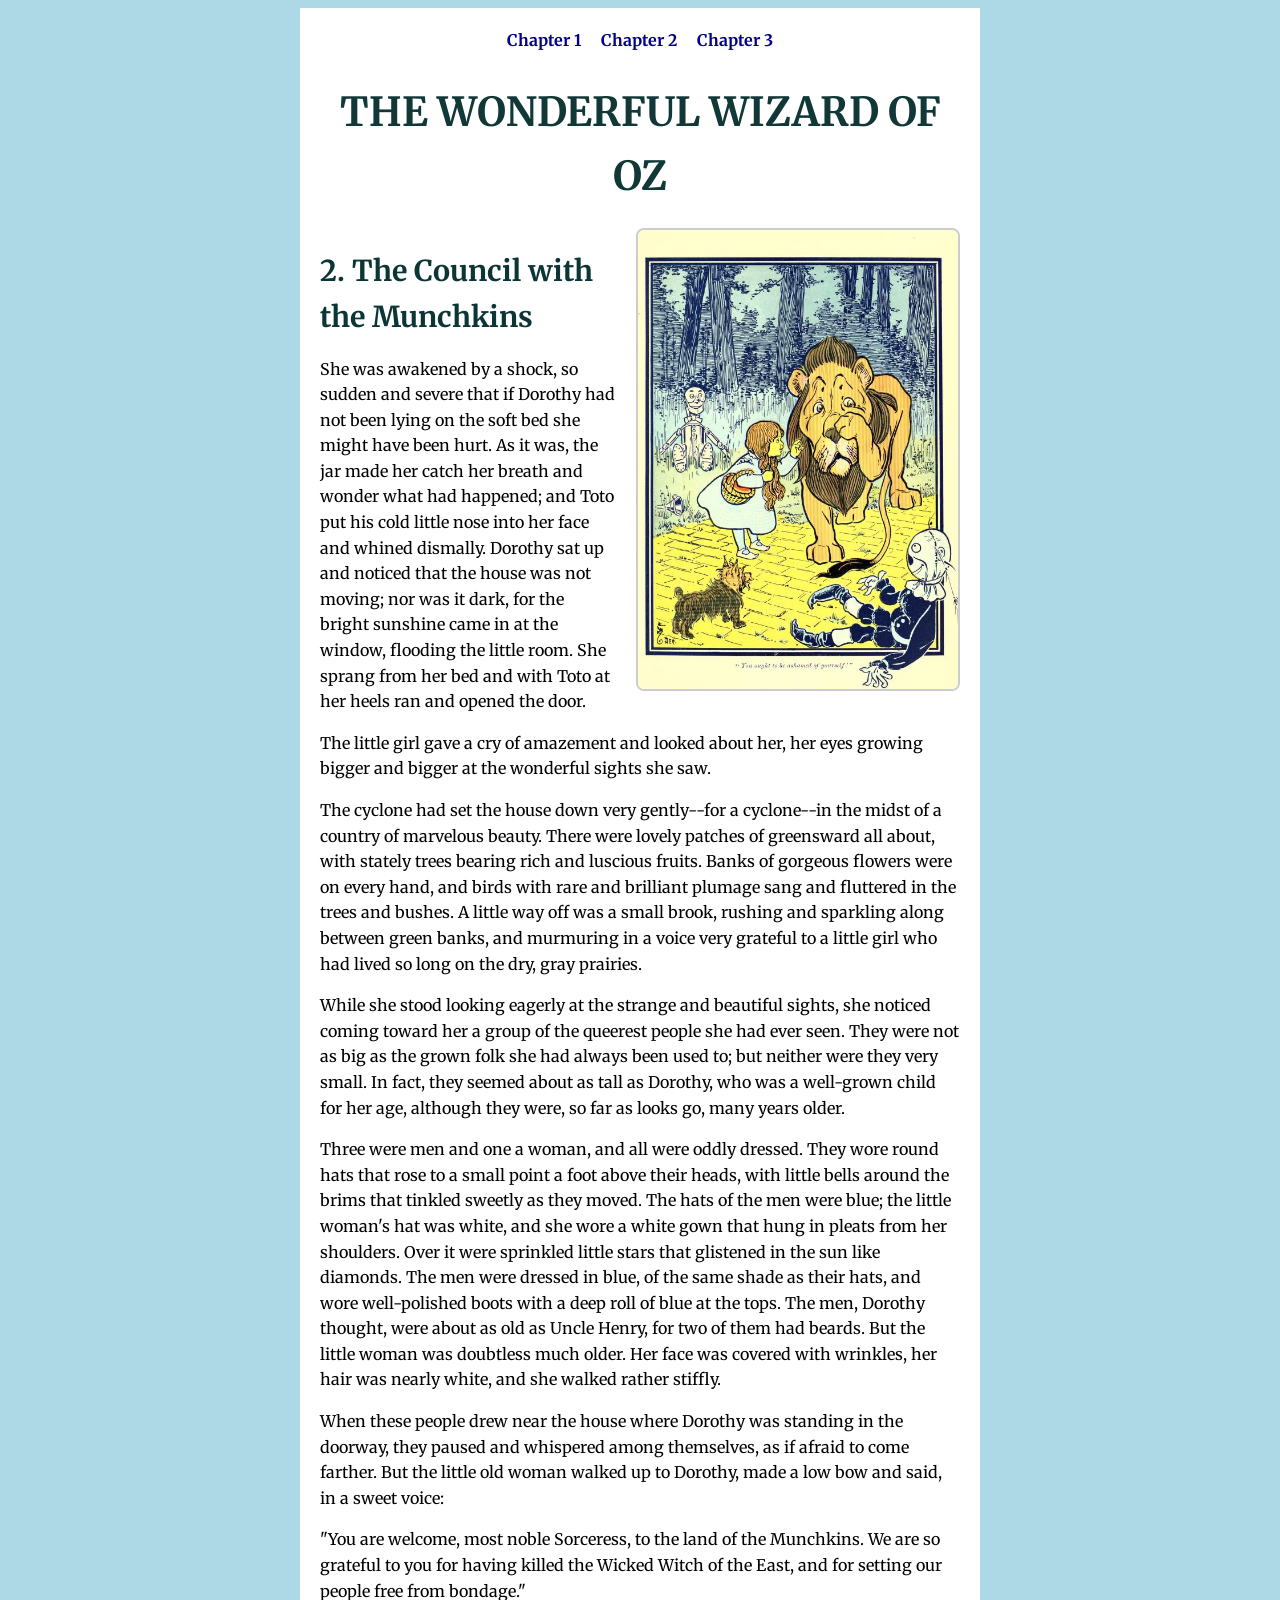
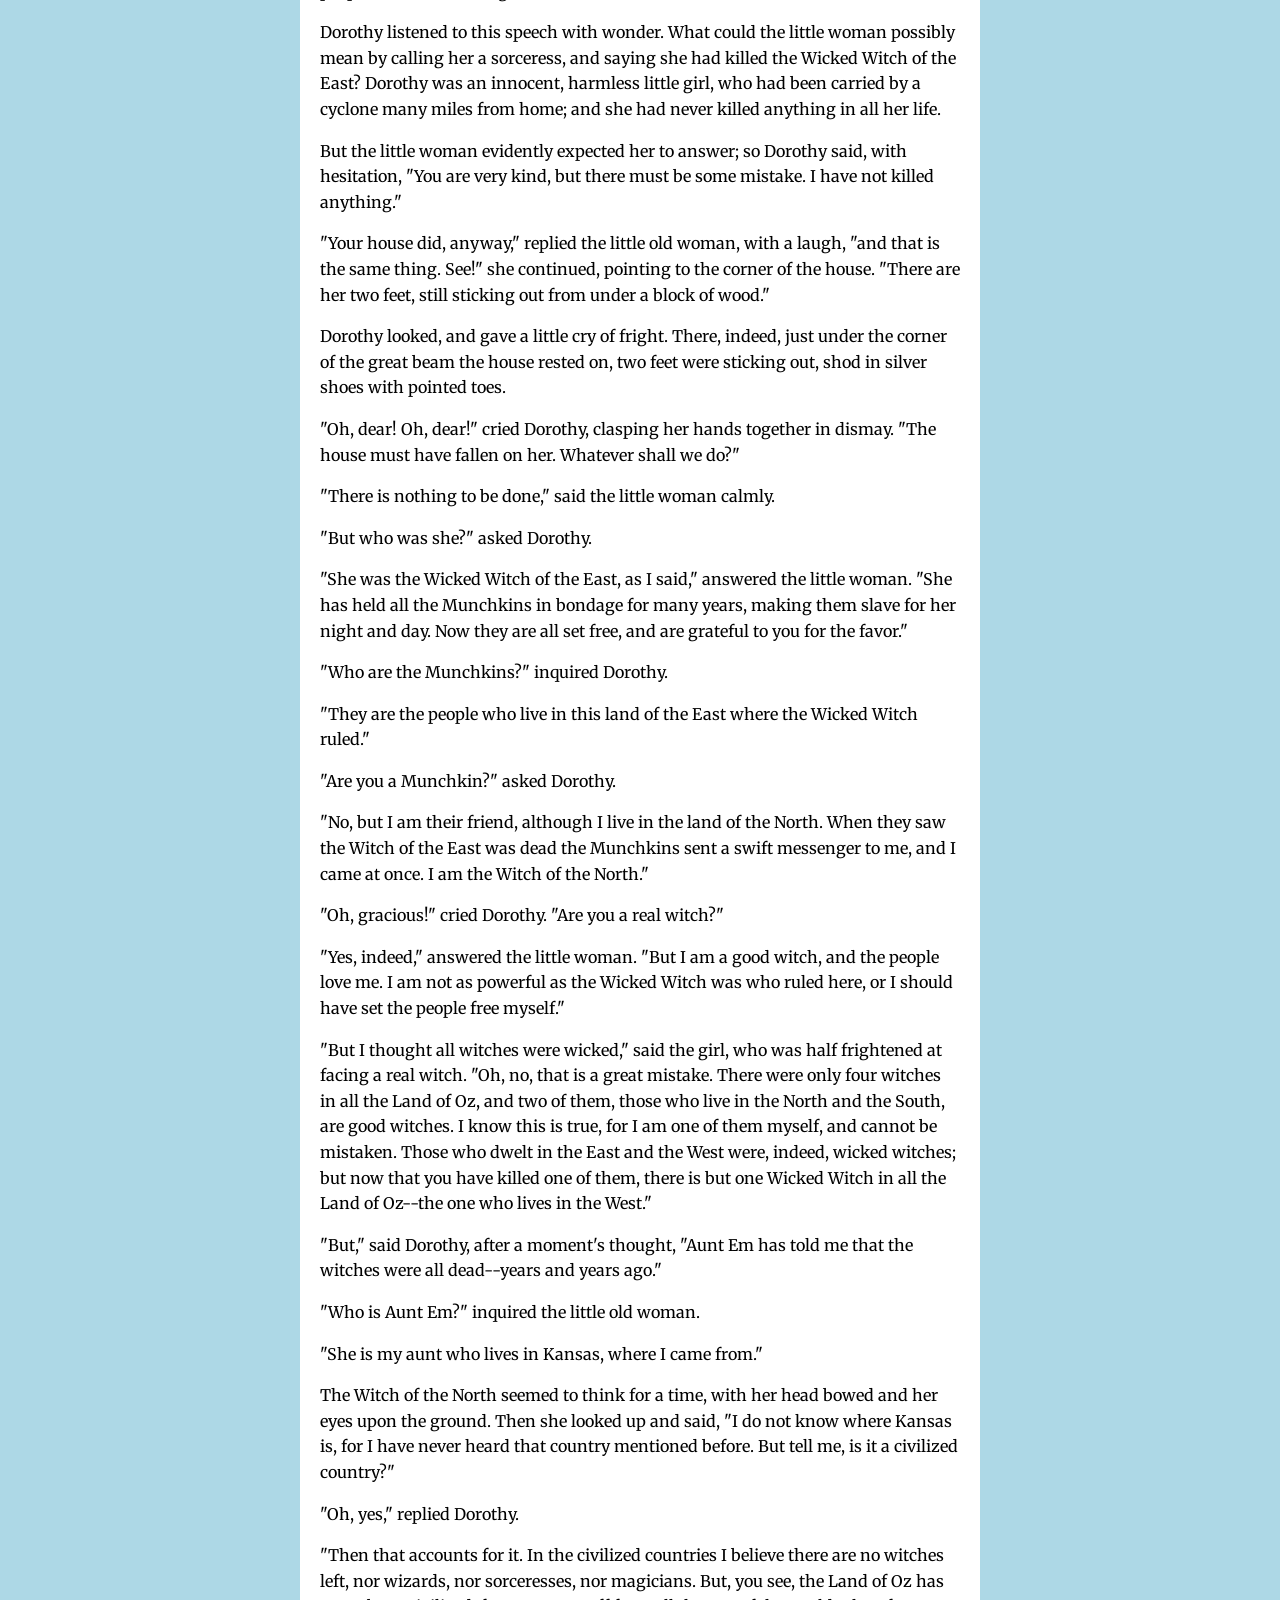
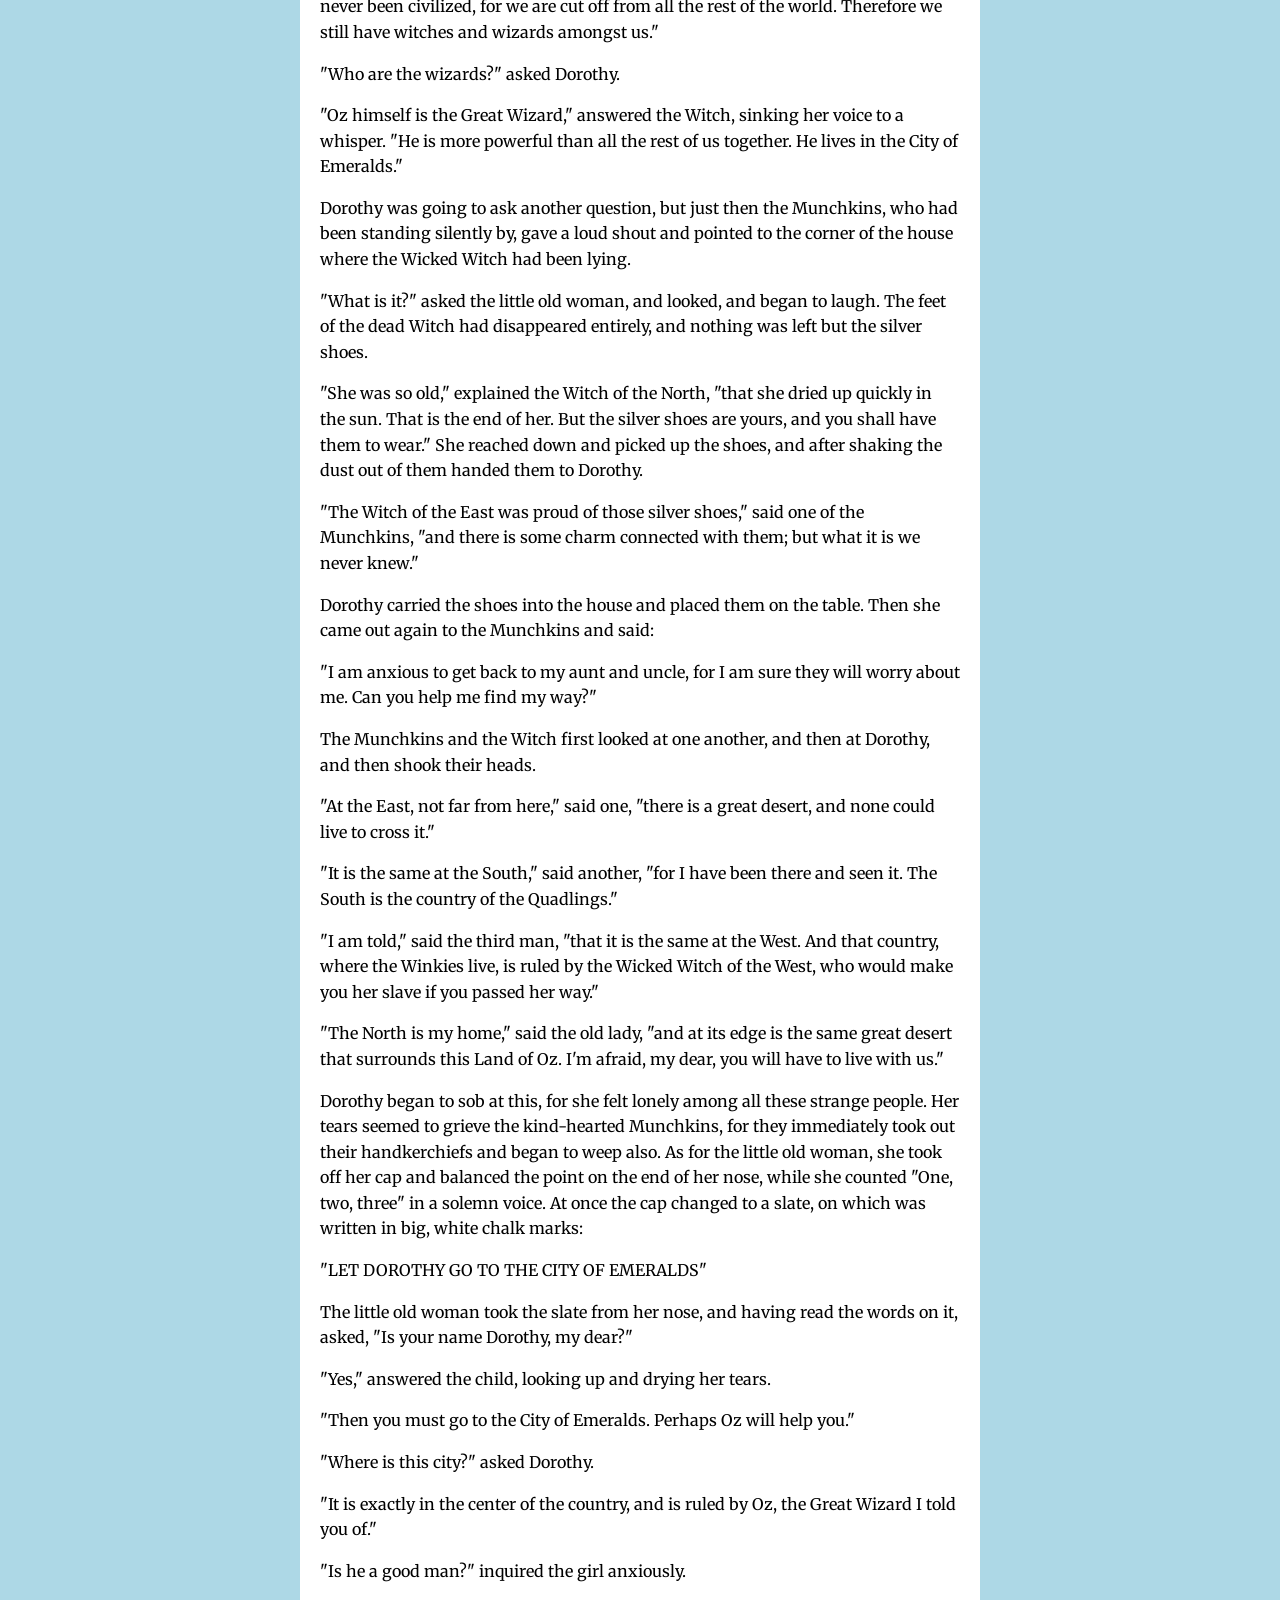
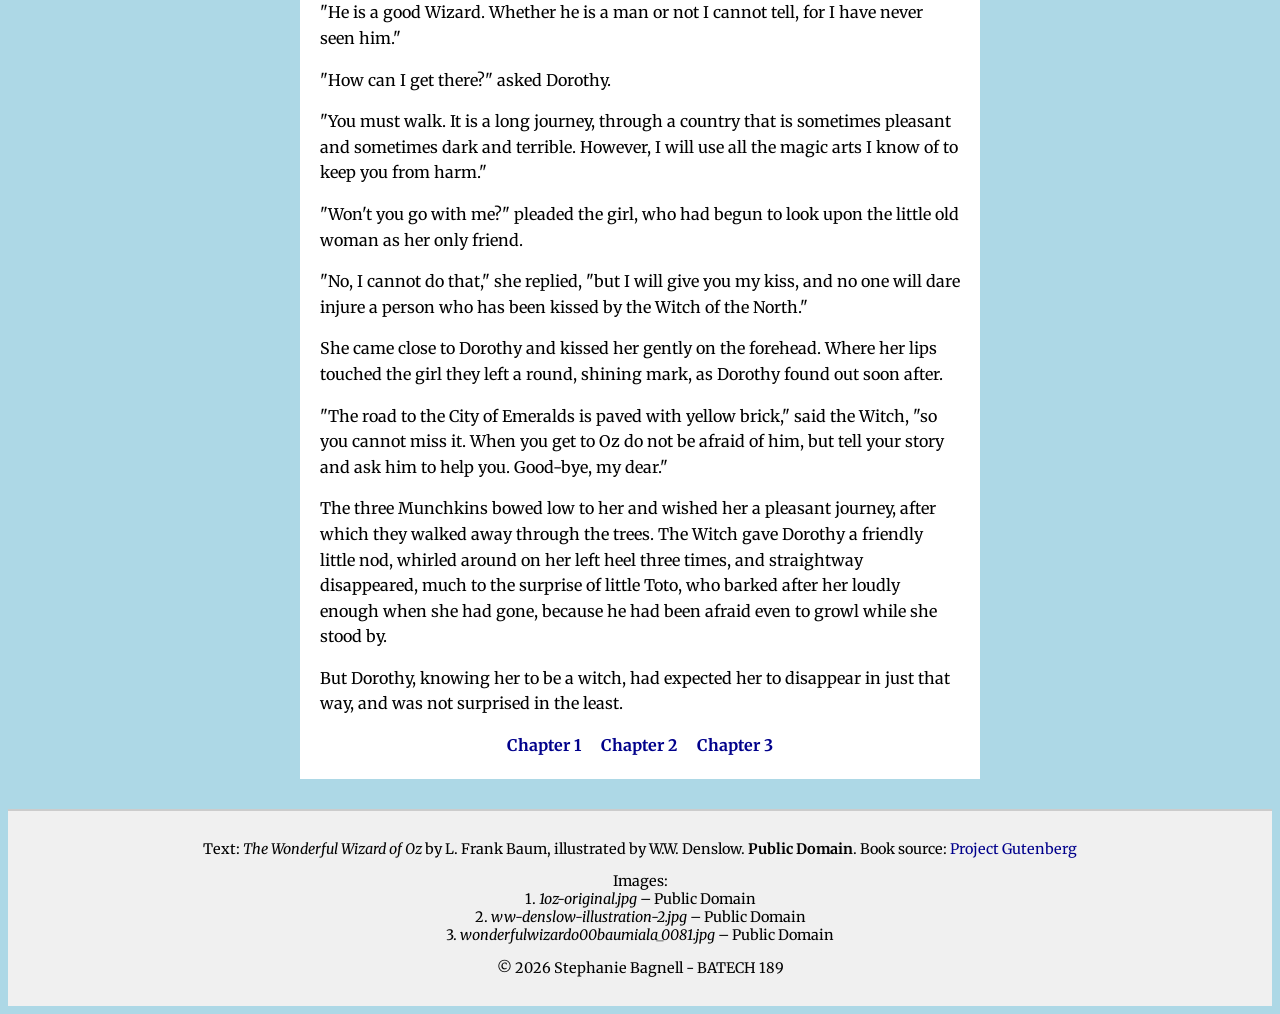
==== chapter2.html @ dc50c515 "project4-wizardofoz" ====
<!doctype html>
<html lang="en">
    <head>
        <meta charset="UTF-8" />
        <meta name="viewport" content="width=device-width, initial-scale=1.0">
        <title>The Wonderful Wizard of Oz</title>
        <link rel="preconnect" href="https://fonts.googleapis.com" />
        <link rel="preconnect" href="https://fonts.gstatic.com" crossorigin />
        <link href="https://fonts.googleapis.com/css2?family=Merriweather&display=swap" rel="stylesheet" />
        <link rel="stylesheet" href="styles.css" />
    </head>
    <body>
        <main>
            <header>
                <nav class="top-nav">
                    <ul>
                        <li><a href="index.html">Chapter 1</a></li>
                        <li><a href="chapter2.html">Chapter 2</a></li>
                        <li><a href="chapter3.html">Chapter 3</a></li>
                    </ul>
                </nav>

                <h1>THE WONDERFUL WIZARD OF OZ</h1>
            </header>

            <img
                src="Wizard%20of%20Oz/wonderfulwizardo00baumiala_0081.jpg"
                alt="Dorothy, Cowardly Lion, Tin Man, Scarecrow, and Toto" />
            <h2>2. The Council with the Munchkins</h2>

            <p>
                She was awakened by a shock, so sudden and severe that if Dorothy had not been lying on the soft bed she
                might have been hurt. As it was, the jar made her catch her breath and wonder what had happened; and
                Toto put his cold little nose into her face and whined dismally. Dorothy sat up and noticed that the
                house was not moving; nor was it dark, for the bright sunshine came in at the window, flooding the
                little room. She sprang from her bed and with Toto at her heels ran and opened the door.
            </p>

            <p>
                The little girl gave a cry of amazement and looked about her, her eyes growing bigger and bigger at the
                wonderful sights she saw.
            </p>

            <p>
                The cyclone had set the house down very gently--for a cyclone--in the midst of a country of marvelous
                beauty. There were lovely patches of greensward all about, with stately trees bearing rich and luscious
                fruits. Banks of gorgeous flowers were on every hand, and birds with rare and brilliant plumage sang and
                fluttered in the trees and bushes. A little way off was a small brook, rushing and sparkling along
                between green banks, and murmuring in a voice very grateful to a little girl who had lived so long on
                the dry, gray prairies.
            </p>

            <p>
                While she stood looking eagerly at the strange and beautiful sights, she noticed coming toward her a
                group of the queerest people she had ever seen. They were not as big as the grown folk she had always
                been used to; but neither were they very small. In fact, they seemed about as tall as Dorothy, who was a
                well-grown child for her age, although they were, so far as looks go, many years older.
            </p>

            <p>
                Three were men and one a woman, and all were oddly dressed. They wore round hats that rose to a small
                point a foot above their heads, with little bells around the brims that tinkled sweetly as they moved.
                The hats of the men were blue; the little woman's hat was white, and she wore a white gown that hung in
                pleats from her shoulders. Over it were sprinkled little stars that glistened in the sun like diamonds.
                The men were dressed in blue, of the same shade as their hats, and wore well-polished boots with a deep
                roll of blue at the tops. The men, Dorothy thought, were about as old as Uncle Henry, for two of them
                had beards. But the little woman was doubtless much older. Her face was covered with wrinkles, her hair
                was nearly white, and she walked rather stiffly.
            </p>

            <p>
                When these people drew near the house where Dorothy was standing in the doorway, they paused and
                whispered among themselves, as if afraid to come farther. But the little old woman walked up to Dorothy,
                made a low bow and said, in a sweet voice:
            </p>

            <p>
                "You are welcome, most noble Sorceress, to the land of the Munchkins. We are so grateful to you for
                having killed the Wicked Witch of the East, and for setting our people free from bondage."
            </p>

            <p>
                Dorothy listened to this speech with wonder. What could the little woman possibly mean by calling her a
                sorceress, and saying she had killed the Wicked Witch of the East? Dorothy was an innocent, harmless
                little girl, who had been carried by a cyclone many miles from home; and she had never killed anything
                in all her life.
            </p>

            <p>
                But the little woman evidently expected her to answer; so Dorothy said, with hesitation, "You are very
                kind, but there must be some mistake. I have not killed anything."
            </p>

            <p>
                "Your house did, anyway," replied the little old woman, with a laugh, "and that is the same thing. See!"
                she continued, pointing to the corner of the house. "There are her two feet, still sticking out from
                under a block of wood."
            </p>

            <p>
                Dorothy looked, and gave a little cry of fright. There, indeed, just under the corner of the great beam
                the house rested on, two feet were sticking out, shod in silver shoes with pointed toes.
            </p>

            <p>
                "Oh, dear! Oh, dear!" cried Dorothy, clasping her hands together in dismay. "The house must have fallen
                on her. Whatever shall we do?"
            </p>

            <p>"There is nothing to be done," said the little woman calmly.</p>

            <p>"But who was she?" asked Dorothy.</p>

            <p>
                "She was the Wicked Witch of the East, as I said," answered the little woman. "She has held all the
                Munchkins in bondage for many years, making them slave for her night and day. Now they are all set free,
                and are grateful to you for the favor."
            </p>

            <p>"Who are the Munchkins?" inquired Dorothy.</p>

            <p>"They are the people who live in this land of the East where the Wicked Witch ruled."</p>

            <p>"Are you a Munchkin?" asked Dorothy.</p>

            <p>
                "No, but I am their friend, although I live in the land of the North. When they saw the Witch of the
                East was dead the Munchkins sent a swift messenger to me, and I came at once. I am the Witch of the
                North."
            </p>

            <p>"Oh, gracious!" cried Dorothy. "Are you a real witch?"</p>

            <p>
                "Yes, indeed," answered the little woman. "But I am a good witch, and the people love me. I am not as
                powerful as the Wicked Witch was who ruled here, or I should have set the people free myself."
            </p>

            <p>
                "But I thought all witches were wicked," said the girl, who was half frightened at facing a real witch.
                "Oh, no, that is a great mistake. There were only four witches in all the Land of Oz, and two of them,
                those who live in the North and the South, are good witches. I know this is true, for I am one of them
                myself, and cannot be mistaken. Those who dwelt in the East and the West were, indeed, wicked witches;
                but now that you have killed one of them, there is but one Wicked Witch in all the Land of Oz--the one
                who lives in the West."
            </p>

            <p>
                "But," said Dorothy, after a moment's thought, "Aunt Em has told me that the witches were all
                dead--years and years ago."
            </p>

            <p>"Who is Aunt Em?" inquired the little old woman.</p>

            <p>"She is my aunt who lives in Kansas, where I came from."</p>

            <p>
                The Witch of the North seemed to think for a time, with her head bowed and her eyes upon the ground.
                Then she looked up and said, "I do not know where Kansas is, for I have never heard that country
                mentioned before. But tell me, is it a civilized country?"
            </p>

            <p>"Oh, yes," replied Dorothy.</p>

            <p>
                "Then that accounts for it. In the civilized countries I believe there are no witches left, nor wizards,
                nor sorceresses, nor magicians. But, you see, the Land of Oz has never been civilized, for we are cut
                off from all the rest of the world. Therefore we still have witches and wizards amongst us."
            </p>

            <p>"Who are the wizards?" asked Dorothy.</p>

            <p>
                "Oz himself is the Great Wizard," answered the Witch, sinking her voice to a whisper. "He is more
                powerful than all the rest of us together. He lives in the City of Emeralds."
            </p>

            <p>
                Dorothy was going to ask another question, but just then the Munchkins, who had been standing silently
                by, gave a loud shout and pointed to the corner of the house where the Wicked Witch had been lying.
            </p>

            <p>
                "What is it?" asked the little old woman, and looked, and began to laugh. The feet of the dead Witch had
                disappeared entirely, and nothing was left but the silver shoes.
            </p>

            <p>
                "She was so old," explained the Witch of the North, "that she dried up quickly in the sun. That is the
                end of her. But the silver shoes are yours, and you shall have them to wear." She reached down and
                picked up the shoes, and after shaking the dust out of them handed them to Dorothy.
            </p>

            <p>
                "The Witch of the East was proud of those silver shoes," said one of the Munchkins, "and there is some
                charm connected with them; but what it is we never knew."
            </p>

            <p>
                Dorothy carried the shoes into the house and placed them on the table. Then she came out again to the
                Munchkins and said:
            </p>

            <p>
                "I am anxious to get back to my aunt and uncle, for I am sure they will worry about me. Can you help me
                find my way?"
            </p>

            <p>
                The Munchkins and the Witch first looked at one another, and then at Dorothy, and then shook their
                heads.
            </p>

            <p>
                "At the East, not far from here," said one, "there is a great desert, and none could live to cross it."
            </p>

            <p>
                "It is the same at the South," said another, "for I have been there and seen it. The South is the
                country of the Quadlings."
            </p>

            <p>
                "I am told," said the third man, "that it is the same at the West. And that country, where the Winkies
                live, is ruled by the Wicked Witch of the West, who would make you her slave if you passed her way."
            </p>

            <p>
                "The North is my home," said the old lady, "and at its edge is the same great desert that surrounds this
                Land of Oz. I'm afraid, my dear, you will have to live with us."
            </p>

            <p>
                Dorothy began to sob at this, for she felt lonely among all these strange people. Her tears seemed to
                grieve the kind-hearted Munchkins, for they immediately took out their handkerchiefs and began to weep
                also. As for the little old woman, she took off her cap and balanced the point on the end of her nose,
                while she counted "One, two, three" in a solemn voice. At once the cap changed to a slate, on which was
                written in big, white chalk marks:
            </p>

            <p>"LET DOROTHY GO TO THE CITY OF EMERALDS"</p>

            <p>
                The little old woman took the slate from her nose, and having read the words on it, asked, "Is your name
                Dorothy, my dear?"
            </p>

            <p>"Yes," answered the child, looking up and drying her tears.</p>

            <p>"Then you must go to the City of Emeralds. Perhaps Oz will help you."</p>

            <p>"Where is this city?" asked Dorothy.</p>

            <p>"It is exactly in the center of the country, and is ruled by Oz, the Great Wizard I told you of."</p>

            <p>"Is he a good man?" inquired the girl anxiously.</p>

            <p>"He is a good Wizard. Whether he is a man or not I cannot tell, for I have never seen him."</p>

            <p>"How can I get there?" asked Dorothy.</p>

            <p>
                "You must walk. It is a long journey, through a country that is sometimes pleasant and sometimes dark
                and terrible. However, I will use all the magic arts I know of to keep you from harm."
            </p>

            <p>
                "Won't you go with me?" pleaded the girl, who had begun to look upon the little old woman as her only
                friend.
            </p>

            <p>
                "No, I cannot do that," she replied, "but I will give you my kiss, and no one will dare injure a person
                who has been kissed by the Witch of the North."
            </p>

            <p>
                She came close to Dorothy and kissed her gently on the forehead. Where her lips touched the girl they
                left a round, shining mark, as Dorothy found out soon after.
            </p>

            <p>
                "The road to the City of Emeralds is paved with yellow brick," said the Witch, "so you cannot miss it.
                When you get to Oz do not be afraid of him, but tell your story and ask him to help you. Good-bye, my
                dear."
            </p>

            <p>
                The three Munchkins bowed low to her and wished her a pleasant journey, after which they walked away
                through the trees. The Witch gave Dorothy a friendly little nod, whirled around on her left heel three
                times, and straightway disappeared, much to the surprise of little Toto, who barked after her loudly
                enough when she had gone, because he had been afraid even to growl while she stood by.
            </p>

            <p>
                But Dorothy, knowing her to be a witch, had expected her to disappear in just that way, and was not
                surprised in the least.
            </p>

            <nav class="bottom-nav">
                <ul>
                    <li><a href="index.html">Chapter 1</a></li>
                    <li><a href="chapter2.html">Chapter 2</a></li>
                    <li><a href="chapter3.html">Chapter 3</a></li>
                </ul>
            </nav>
        </main>
        <footer>
            <p>
                Text: <em>The Wonderful Wizard of Oz</em> by L. Frank Baum, illustrated by W.W. Denslow.
                <strong>Public Domain</strong>. Book source:
                <a href="https://www.gutenberg.org/ebooks/55" target="_blank">Project Gutenberg</a>
            </p>
            <p>
                Images:
                <br />1. <em>1oz-original.jpg</em> – Public Domain <br />2. <em>ww-denslow-illustration-2.jpg</em> –
                Public Domain <br />3. <em>wonderfulwizardo00baumiala_0081.jpg</em> – Public Domain
            </p>
            <p>&copy; 2026 Stephanie Bagnell - BATECH 189</p>
        </footer>
    </body>
</html>
---- styles.css ----
body {
    background-color: lightblue;
}
body {
    font-family: "Merriweather", serif;
}

main {
    background-color: white;
    margin: 50px;
    padding: 30px;
}

h1 {
    font-family: "Merriweather", serif;
    font-size: 2.5em;
    text-align: center;
    margin-bottom: 20px;
    color: #113737;
}

h2 {
    font-family: "Merriweather", serif;
    font-size: 1.8em;
    text-align: left;
    margin-top: 40px;
    margin-bottom: 15px;
    color: #0c3535;
}

img {
    max-width: 50%;
    height: auto;
    float: right;
    margin: 0 0 20px 20px;
    border: 2px solid #ccc;
    border-radius: 8px;
}

main {
    width: 90%;
    max-width: 40em;
    margin: 0 auto;
    font-family: "Merriweather", serif;
    line-height: 1.6;
    padding: 20px;
    text-align: left;
}

nav ul {
    display: flex;
    justify-content: center;
    gap: 20px;
    padding: 0;
    margin: 0;
    list-style: none;
}

nav a {
    text-decoration: none;
    color: darkblue;
    font-weight: bold;
}

nav a:hover {
    color: darkgreen;
}

.top-nav a:hover,
.bottom-nav a:hover {
    text-decoration: underline;
}

footer {
    background-color: #f0f0f0; /* light gray background */
    text-align: center;
    padding: 15px;
    margin-top: 30px;
    font-size: 0.9em;
    border-top: 2px solid #ccc;
}

footer a {
    color: darkblue;
    text-decoration: none;
}

footer a:hover {
    text-decoration: underline;
}
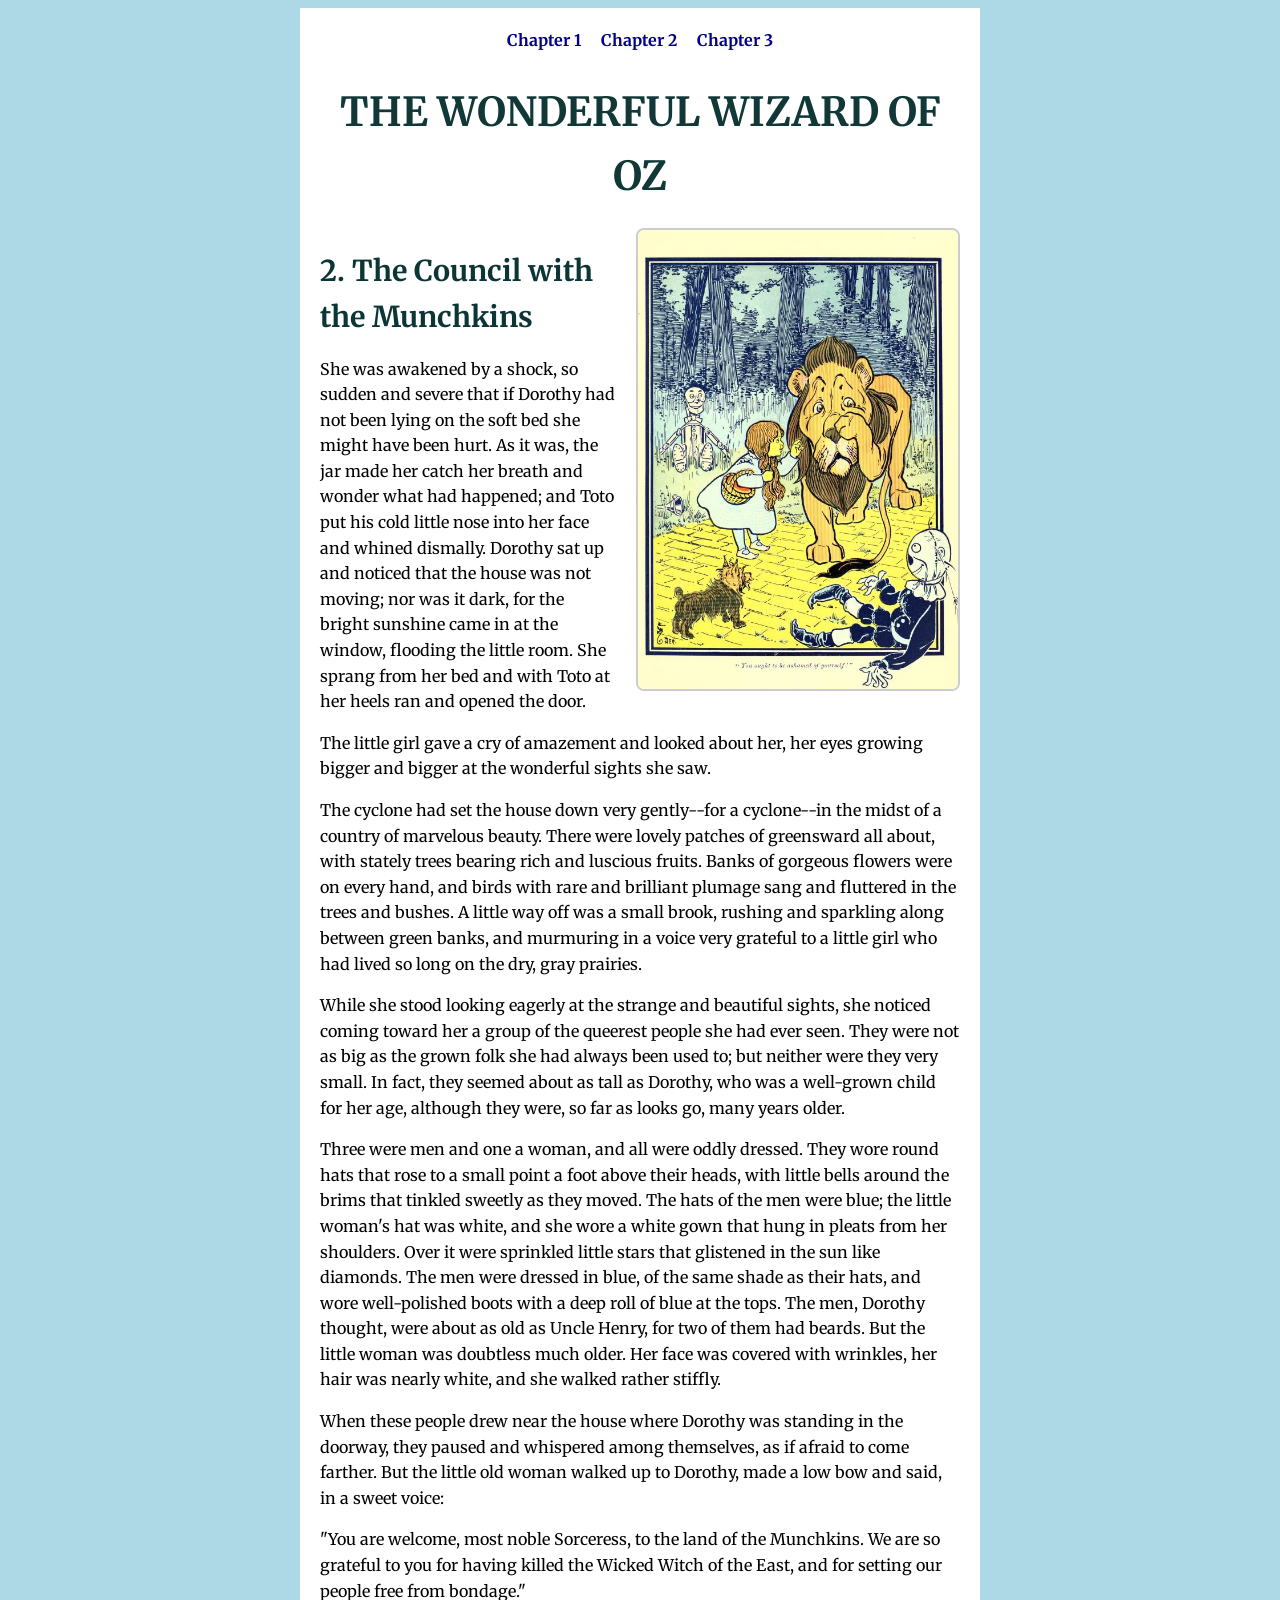
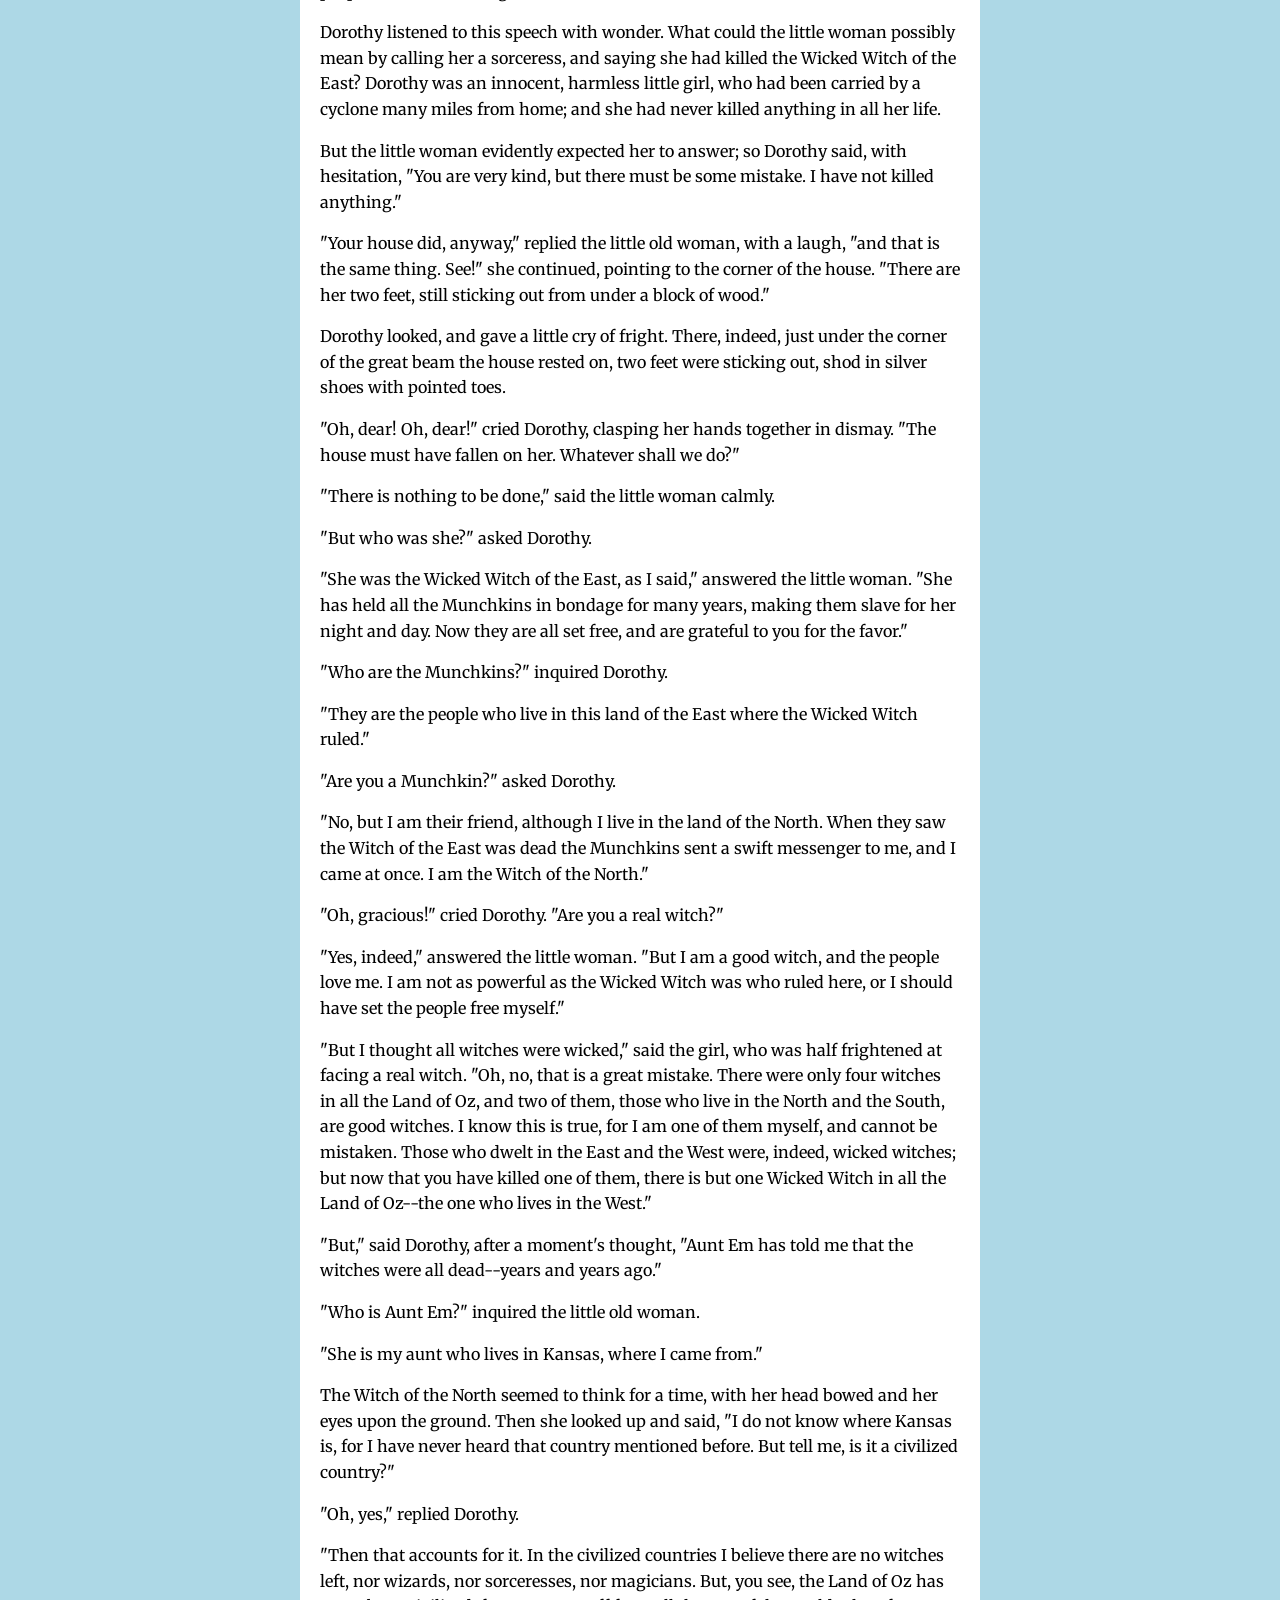
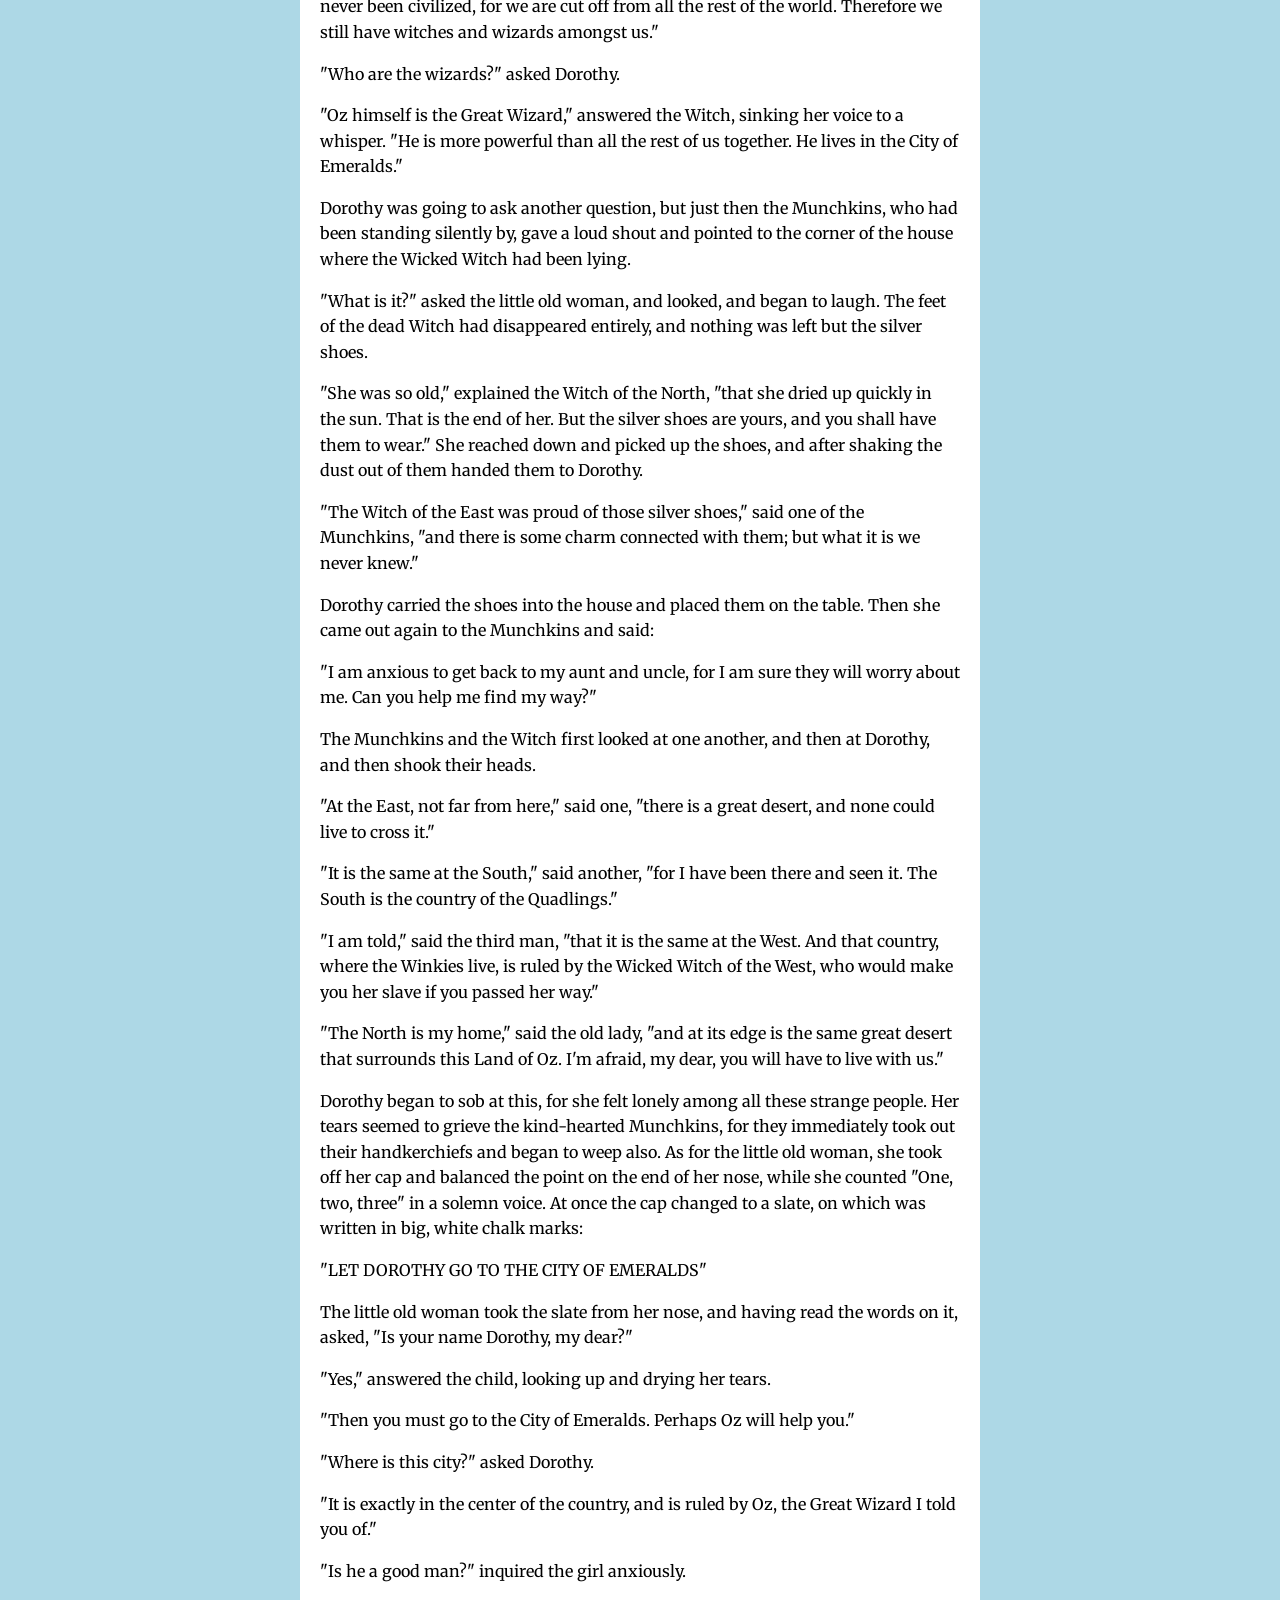
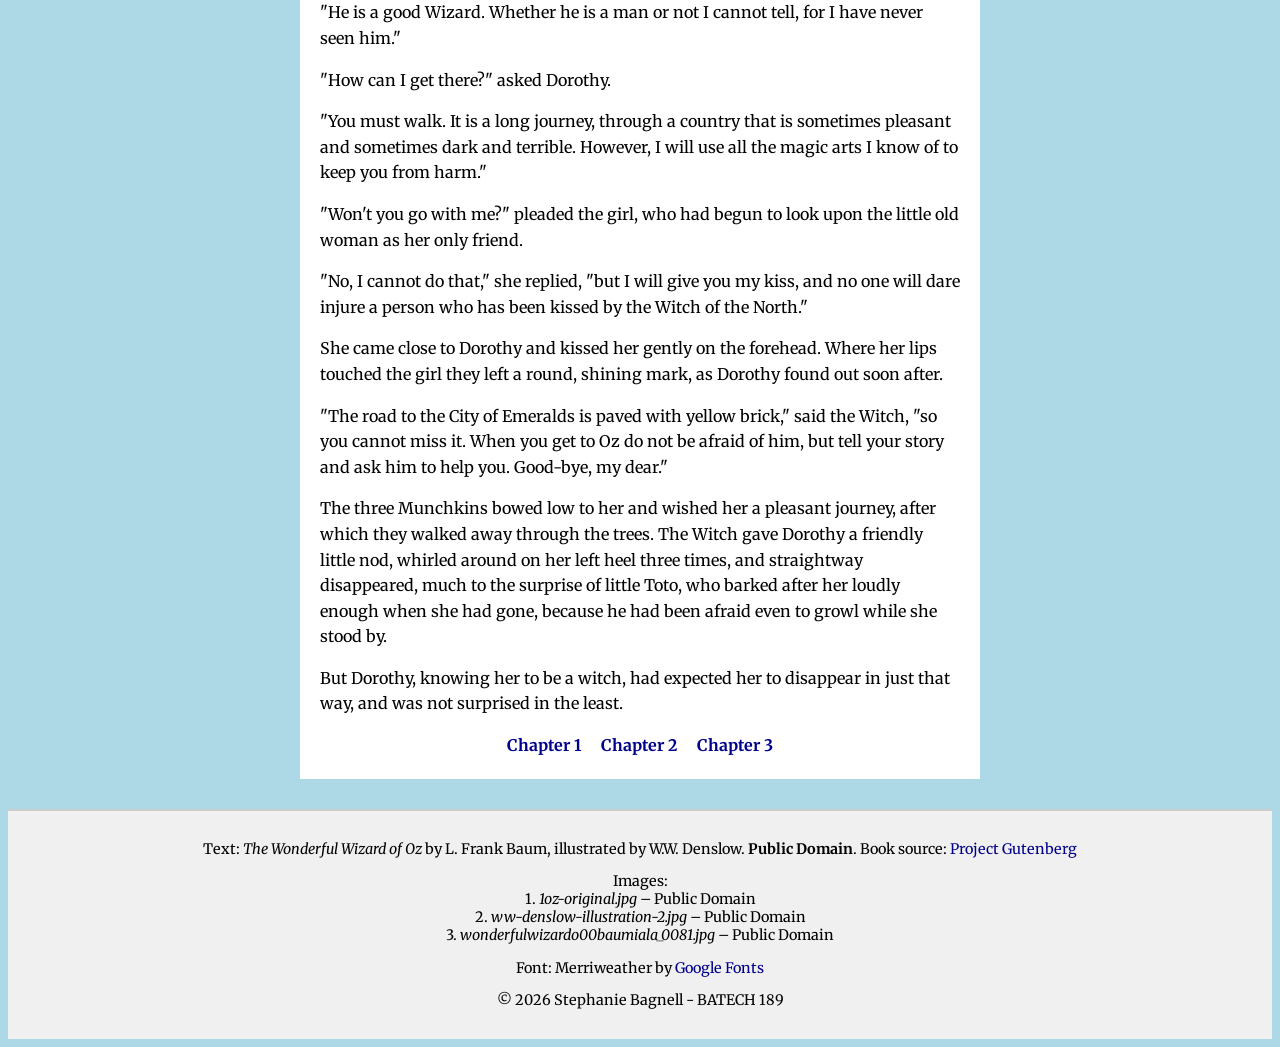
==== commit 217b8e7e: "citing font" ====
--- a/chapter2.html
+++ b/chapter2.html
@@ -316,6 +316,7 @@
                 <br />1. <em>1oz-original.jpg</em> – Public Domain <br />2. <em>ww-denslow-illustration-2.jpg</em> –
                 Public Domain <br />3. <em>wonderfulwizardo00baumiala_0081.jpg</em> – Public Domain
             </p>
+             <p>Font: Merriweather by <a href="https://fonts.google.com/specimen/Merriweather" target="_blank">Google Fonts</a></p>
             <p>&copy; 2026 Stephanie Bagnell - BATECH 189</p>
         </footer>
     </body>
